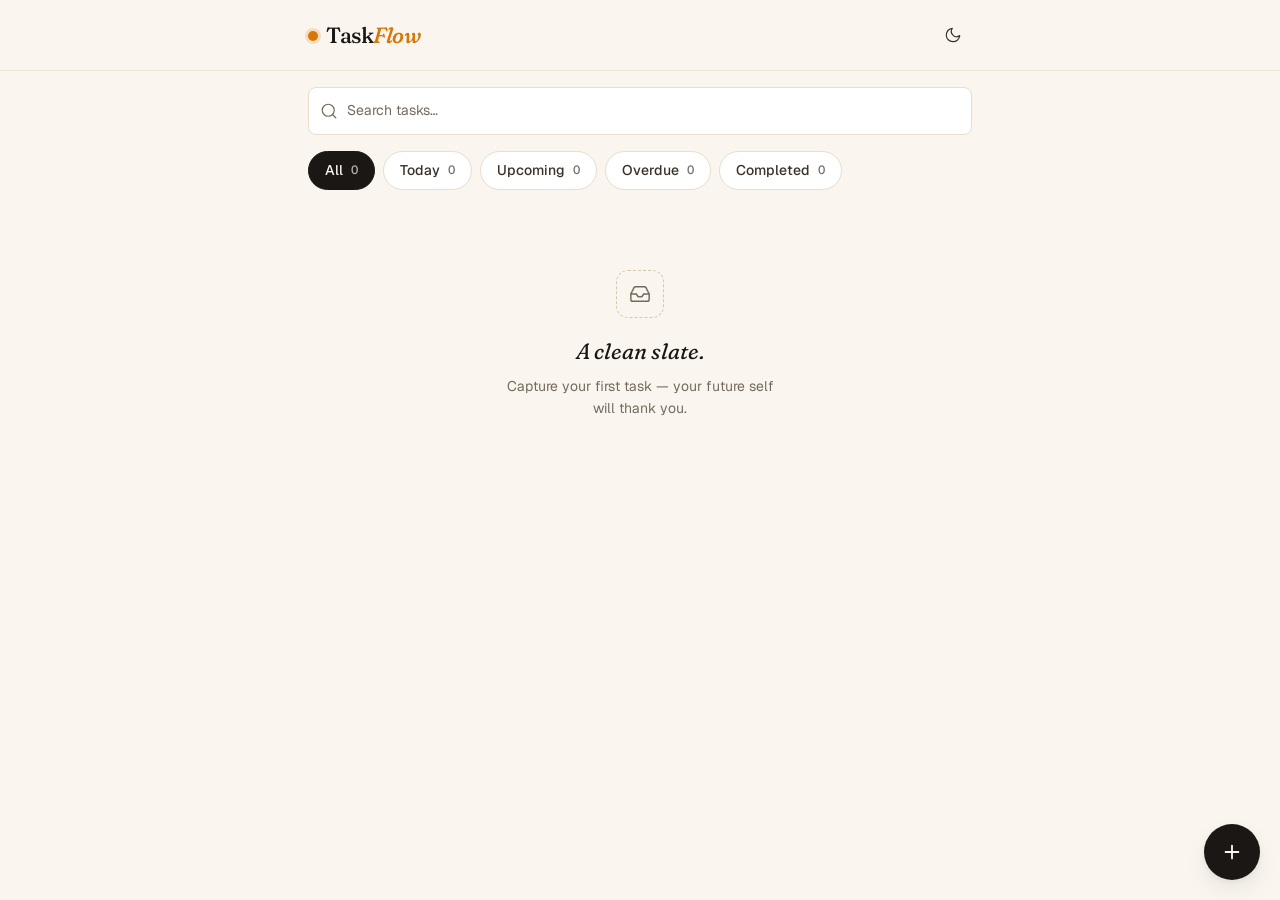
==== index.html @ b00c3547 "taskflow" ====
<!DOCTYPE html>
<html lang="en" data-theme="light">
<head>
  <meta charset="UTF-8" />
  <meta name="viewport" content="width=device-width, initial-scale=1, viewport-fit=cover" />

  <title>TaskFlow — Tasks that flow</title>
  <meta name="description" content="A premium, offline-first task manager. Capture, schedule, and finish what matters." />

  <!-- PWA -->
  <link rel="manifest" href="manifest.webmanifest" />
  <meta name="theme-color" content="#FAF6EF" media="(prefers-color-scheme: light)" />
  <meta name="theme-color" content="#13110F" media="(prefers-color-scheme: dark)" />
  <meta name="color-scheme" content="light dark" />
  <meta name="mobile-web-app-capable" content="yes" />
  <meta name="apple-mobile-web-app-capable" content="yes" />
  <meta name="apple-mobile-web-app-status-bar-style" content="black-translucent" />
  <meta name="apple-mobile-web-app-title" content="TaskFlow" />

  <!-- Icons -->
  <link rel="icon" type="image/png" sizes="32x32" href="assets/icons/favicon-32.png" />
  <link rel="icon" type="image/png" sizes="64x64" href="assets/icons/favicon-64.png" />
  <link rel="apple-touch-icon" href="assets/icons/apple-touch-icon.png" />

  <!-- Fonts: Fraunces (display serif) + Geist (UI grotesque). Loaded async with preconnect. -->
  <link rel="preconnect" href="https://fonts.googleapis.com" crossorigin />
  <link rel="preconnect" href="https://fonts.gstatic.com" crossorigin />
  <link
    rel="preload"
    as="style"
    href="https://fonts.googleapis.com/css2?family=Fraunces:opsz,wght,SOFT,WONK@9..144,300..800,0..100,0..1&family=Geist:wght@300;400;500;600;700&display=swap"
  />
  <link
    rel="stylesheet"
    href="https://fonts.googleapis.com/css2?family=Fraunces:opsz,wght,SOFT,WONK@9..144,300..800,0..100,0..1&family=Geist:wght@300;400;500;600;700&display=swap"
  />

  <!-- Styles -->
  <link rel="stylesheet" href="src/styles/main.css" />

  <!-- Theme bootstrap: avoid flash by setting data-theme before paint -->
  <script>
    (function () {
      try {
        var stored = localStorage.getItem('taskflow:theme');
        var prefersDark = window.matchMedia('(prefers-color-scheme: dark)').matches;
        var theme = stored || (prefersDark ? 'dark' : 'light');
        document.documentElement.setAttribute('data-theme', theme);
      } catch (_) {}
    })();
  </script>
</head>
<body>
  <a class="skip-link" href="#main">Skip to content</a>

  <!-- Offline indicator -->
  <div id="offline-banner" class="offline-banner" hidden role="status" aria-live="polite">
    You're offline — changes will be saved locally.
  </div>

  <!-- App root -->
  <div id="app" class="app">
    <header id="app-header" class="app-header"></header>

    <main id="main" class="app-main" tabindex="-1">
      <section id="search-section" class="search-section"></section>
      <section id="filter-section" class="filter-section"></section>
      <section id="list-section" class="list-section" aria-live="polite"></section>
    </main>

    <!-- Floating Action Button -->
    <button
      id="fab-add"
      class="fab"
      type="button"
      aria-label="Add new task"
      title="Add new task (N)"
    >
      <svg width="22" height="22" viewBox="0 0 24 24" aria-hidden="true">
        <path d="M12 5v14M5 12h14" stroke="currentColor" stroke-width="2" stroke-linecap="round" />
      </svg>
    </button>

    <!-- Modal mount point -->
    <div id="modal-root"></div>

    <!-- Toast mount point -->
    <div id="toast-root" class="toast-root" aria-live="polite" aria-atomic="false"></div>

    <!-- Install banner mount point -->
    <div id="install-root"></div>
  </div>

  <!-- App entry (ES module) -->
  <script type="module" src="src/app.js"></script>
</body>
</html>
---- src/styles/main.css ----
/* ============================================================
   TaskFlow — Main Stylesheet
   Single entry point that composes the design system.
   ============================================================ */

@import "./variables.css";
@import "./base.css";
@import "./components.css";
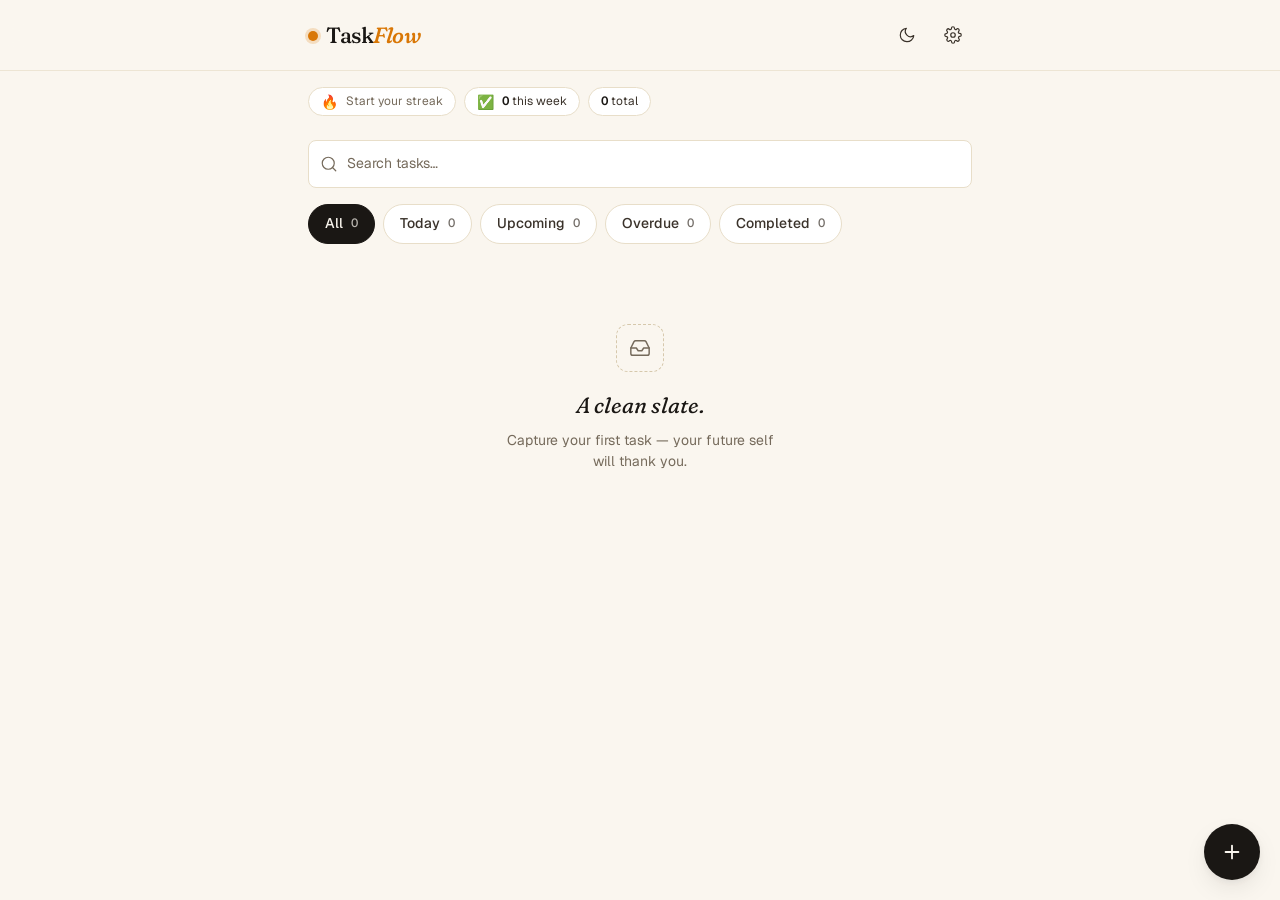
==== commit 54f787a3: "recurring tasks update" ====
--- a/index.html
+++ b/index.html
@@ -63,6 +63,7 @@
     <header id="app-header" class="app-header"></header>
 
     <main id="main" class="app-main" tabindex="-1">
+      <section id="stats-section" class="stats-section" aria-label="Productivity stats"></section>
       <section id="search-section" class="search-section"></section>
       <section id="filter-section" class="filter-section"></section>
       <section id="list-section" class="list-section" aria-live="polite"></section>
